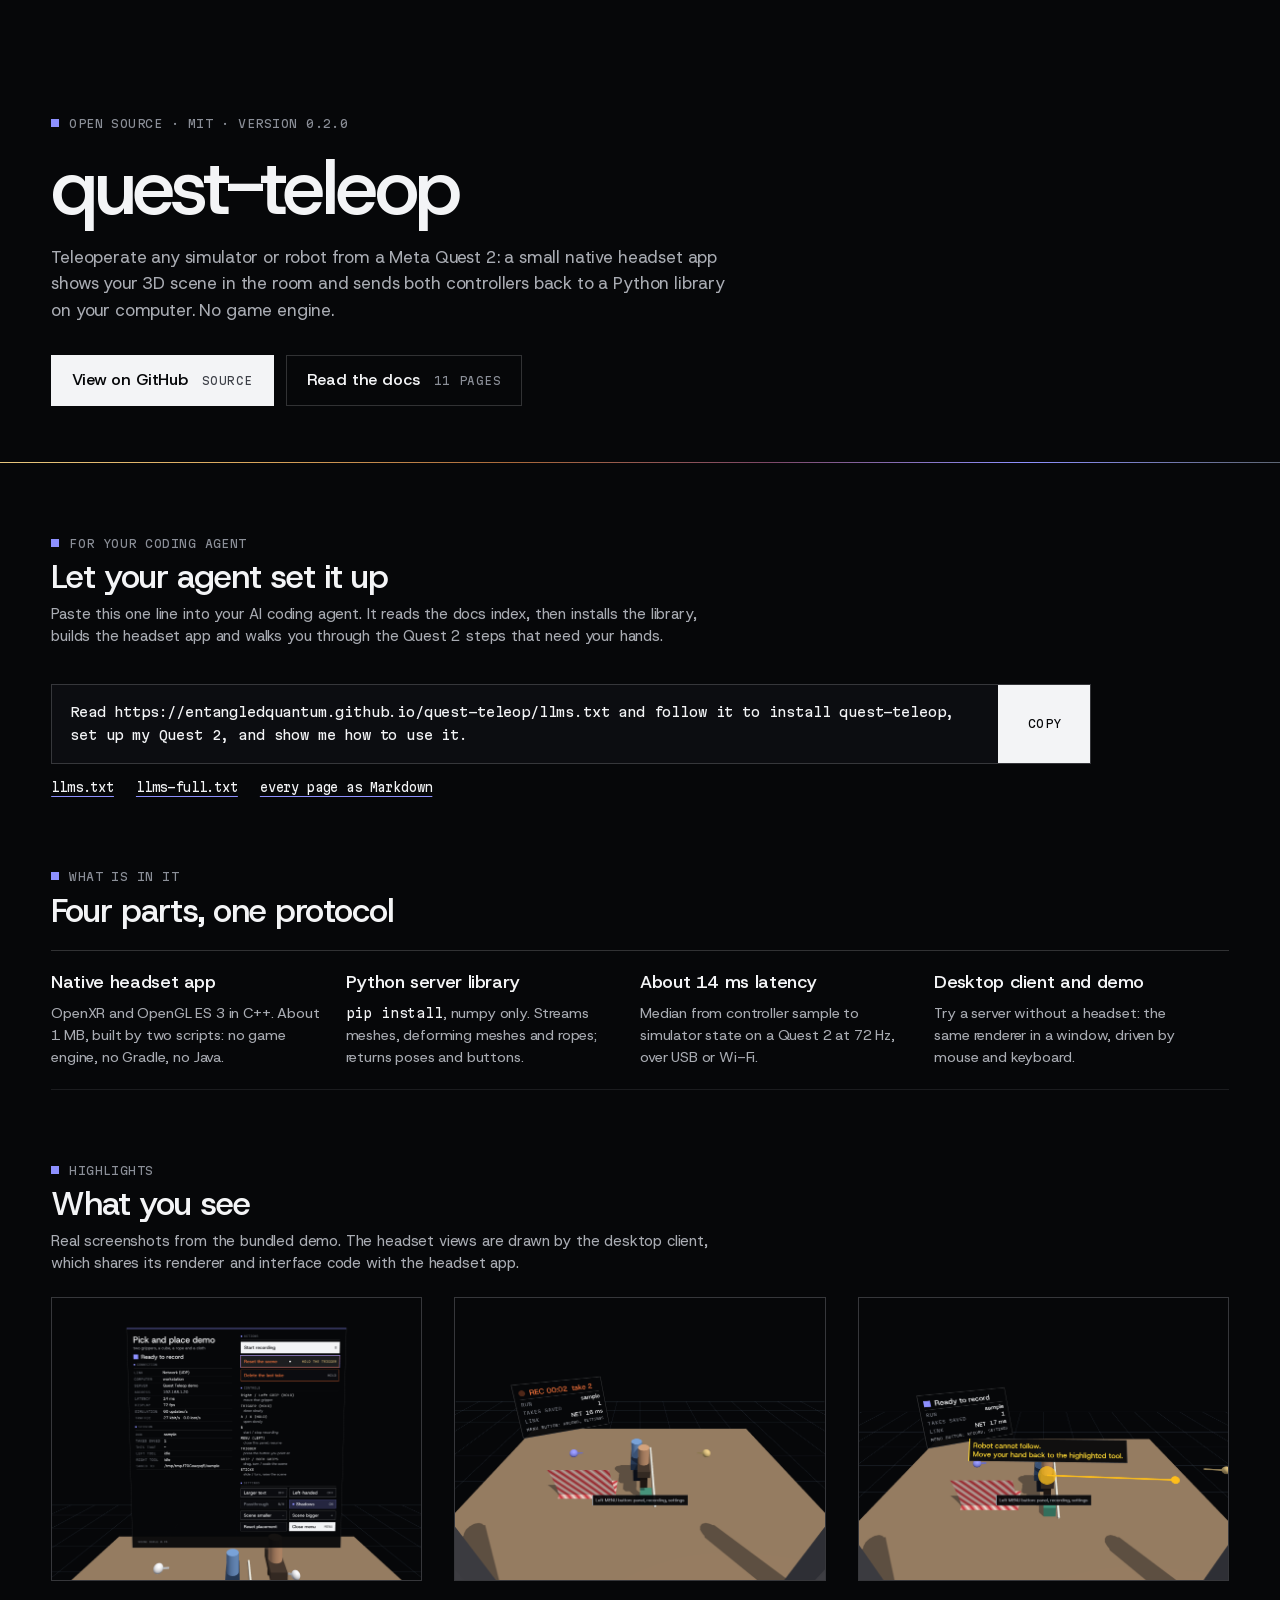
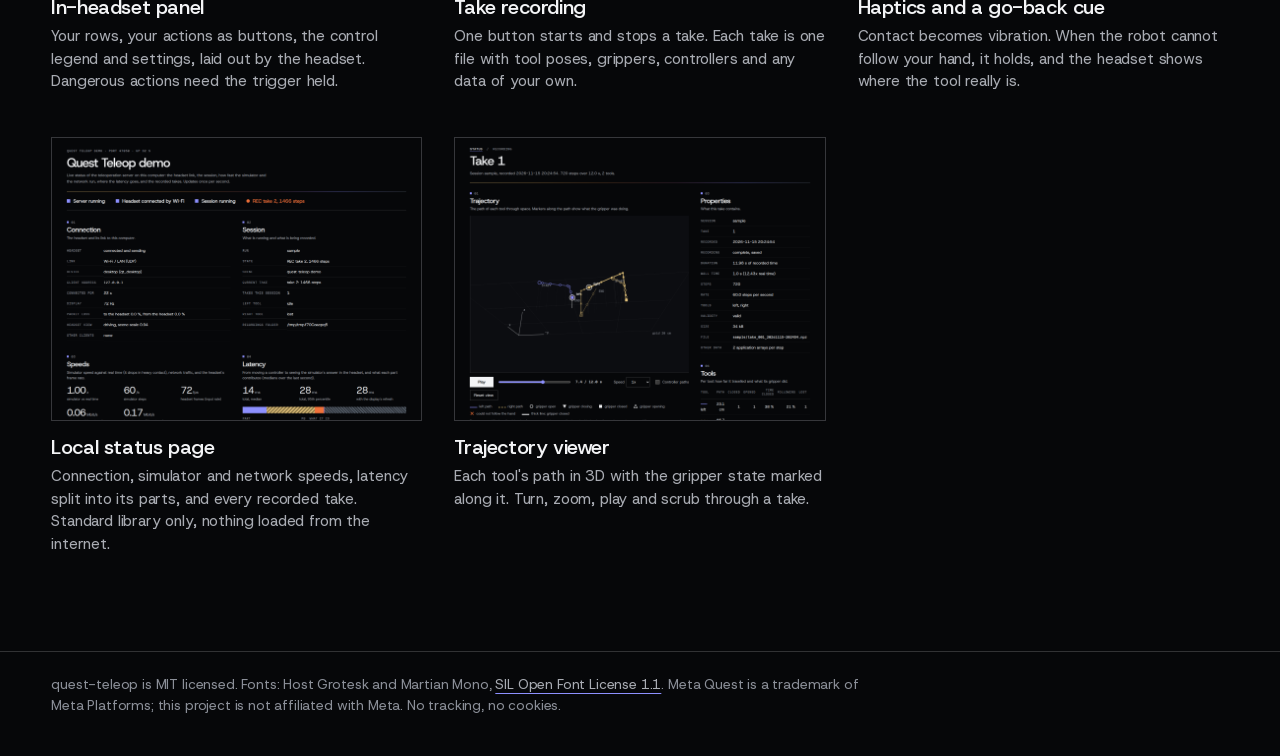
==== site/index.html @ dcc1ea6e "GitHub Pages site: landing page, docs in HTML and Markdown, llms.txt site/ is served as is by .githu" ====
<!doctype html>
<html lang="en">
<head>
<meta charset="utf-8">
<meta name="viewport" content="width=device-width, initial-scale=1">
<title>quest-teleop: VR teleoperation for Meta Quest 2</title>
<meta name="description" content="Teleoperate any simulator or robot from a Meta Quest 2: a native OpenXR headset app and a pip-installable Python library that streams your 3D scene, receives the controllers, records takes and serves a local status page.">
<link rel="canonical" href="https://entangledquantum.github.io/quest-teleop/">
<link rel="help" href="llms.txt" type="text/plain" title="llms.txt: documentation index for AI agents">
<link rel="alternate" type="text/markdown" href="docs/index.md" title="Documentation index as Markdown">
<link rel="icon" href="data:image/svg+xml,%3Csvg xmlns='http://www.w3.org/2000/svg' viewBox='0 0 16 16'%3E%3Crect width='16' height='16' fill='%23060709'/%3E%3Crect x='4' y='4' width='8' height='8' fill='%238d90ff'/%3E%3C/svg%3E">
<meta property="og:title" content="quest-teleop">
<meta property="og:description" content="VR teleoperation for Meta Quest 2 without a game engine: native OpenXR app, Python server library, haptics, recording, status page.">
<meta property="og:image" content="https://entangledquantum.github.io/quest-teleop/assets/img/headset_menu.png">
<meta property="og:url" content="https://entangledquantum.github.io/quest-teleop/">
<link rel="stylesheet" href="assets/site.css">
</head>
<body>
<a class="skip" href="#main">Skip to content</a>
<main id="main">
  <div class="wrap">
    <header class="hero">
      <p class="label marker">Open source &middot; MIT &middot; version 0.2.0</p>
      <h1 class="page-title">quest-teleop</h1>
      <p class="page-desc">Teleoperate any simulator or robot from a Meta Quest 2: a small native headset app shows your 3D scene in the room and sends both controllers back to a Python library on your computer. No game engine.</p>
      <div class="cta">
        <a class="btn primary" href="https://github.com/EntangledQuantum/quest-teleop">View on GitHub <span class="hint" aria-hidden="true">Source</span></a>
        <a class="btn secondary" href="docs/index.html">Read the docs <span class="hint" aria-hidden="true">11 pages</span></a>
      </div>
    </header>
  </div>
  <div class="edge" role="presentation"></div>

  <div class="wrap">
    <section class="block agent" aria-labelledby="agent-title">
      <div class="block-head">
        <p class="label marker">For your coding agent</p>
        <h2 class="section-title" id="agent-title">Let your agent set it up</h2>
        <p class="section-desc">Paste this one line into your AI coding agent. It reads the docs index, then installs the library, builds the headset app and walks you through the Quest 2 steps that need your hands.</p>
      </div>
      <div class="oneliner">
        <code id="oneliner">Read https://entangledquantum.github.io/quest-teleop/llms.txt and follow it to install quest-teleop, set up my Quest 2, and show me how to use it.</code>
        <button class="copy" type="button" id="copy" hidden>Copy</button>
      </div>
      <p class="sr" id="copy-status" role="status" aria-live="polite"></p>
      <ul class="agent-links" aria-label="Files for agents">
        <li><a href="llms.txt">llms.txt</a></li>
        <li><a href="llms-full.txt">llms-full.txt</a></li>
        <li><a href="docs/index.md">every page as Markdown</a></li>
      </ul>
    </section>

    <section class="block" aria-labelledby="parts-title">
      <div class="block-head">
        <p class="label marker">What is in it</p>
        <h2 class="section-title" id="parts-title">Four parts, one protocol</h2>
      </div>
      <ul class="facts">
        <li><strong>Native headset app</strong><span>OpenXR and OpenGL ES 3 in C++. About 1 MB, built by two scripts: no game engine, no Gradle, no Java.</span></li>
        <li><strong>Python server library</strong><span><code>pip install</code>, numpy only. Streams meshes, deforming meshes and ropes; returns poses and buttons.</span></li>
        <li><strong>About 14 ms latency</strong><span>Median from controller sample to simulator state on a Quest 2 at 72 Hz, over USB or Wi-Fi.</span></li>
        <li><strong>Desktop client and demo</strong><span>Try a server without a headset: the same renderer in a window, driven by mouse and keyboard.</span></li>
      </ul>
    </section>

    <section class="block" aria-labelledby="features-title">
      <div class="block-head">
        <p class="label marker">Highlights</p>
        <h2 class="section-title" id="features-title">What you see</h2>
        <p class="section-desc">Real screenshots from the bundled demo. The headset views are drawn by the desktop client, which shares its renderer and interface code with the headset app.</p>
      </div>
      <ul class="shots">
        <li>
          <figure>
            <div class="frame"><img src="assets/img/headset_menu.png" width="1500" height="1150" alt="The headset menu in the demo. Left column: the title Pick and place demo, the status Ready to record, and rows for the connection and the session. Right column: the buttons Start recording, Reset the scene and Delete the last take, the control legend, and settings such as Larger text, Left-handed, Shadows and Scene size. The demo table with two grippers is below."></div>
            <figcaption>
              <h3>In-headset panel</h3>
              <p>Your rows, your actions as buttons, the control legend and settings, laid out by the headset. Dangerous actions need the trigger held.</p>
            </figcaption>
          </figure>
        </li>
        <li>
          <figure>
            <div class="frame"><img src="assets/img/headset_wrist_card.png" width="1500" height="1150" loading="lazy" alt="The wrist card floating above the controller, showing REC 00:02 take 2 in orange, the run name, takes saved, and a network latency of 16 ms, over the demo table with a striped cloth, a rope and a cube."></div>
            <figcaption>
              <h3>Take recording</h3>
              <p>One button starts and stops a take. Each take is one file with tool poses, grippers, controllers and any data of your own.</p>
            </figcaption>
          </figure>
        </li>
        <li>
          <figure>
            <div class="frame"><img src="assets/img/headset_go_back_cue.png" width="1500" height="1150" loading="lazy" alt="The go-back cue: a yellow see-through sphere where the gripper really is, a yellow line to a marker where the hand asks it to be, and the text Robot cannot follow. Move your hand back to the highlighted tool."></div>
            <figcaption>
              <h3>Haptics and a go-back cue</h3>
              <p>Contact becomes vibration. When the robot cannot follow your hand, it holds, and the headset shows where the tool really is.</p>
            </figcaption>
          </figure>
        </li>
        <li>
          <figure>
            <div class="frame"><img src="assets/img/status_page.png" width="1500" height="2150" loading="lazy" alt="The top of the local status page: the title Quest Teleop demo, a state strip reading Server running, Headset connected by Wi-Fi, Session running and REC take 2, then the Connection and Session tables."></div>
            <figcaption>
              <h3>Local status page</h3>
              <p>Connection, simulator and network speeds, latency split into its parts, and every recorded take. Standard library only, nothing loaded from the internet.</p>
            </figcaption>
          </figure>
        </li>
        <li>
          <figure>
            <div class="frame"><img src="assets/img/trajectory_page.png" width="1500" height="1640" loading="lazy" alt="The trajectory view of take 1: a 3D plot of the left and right tool paths with start and end labels and gripper-state markers along them, next to a table of the take's properties."></div>
            <figcaption>
              <h3>Trajectory viewer</h3>
              <p>Each tool's path in 3D with the gripper state marked along it. Turn, zoom, play and scrub through a take.</p>
            </figcaption>
          </figure>
        </li>
      </ul>
    </section>
  </div>
</main>
<footer class="site-foot">
  <p>quest-teleop is MIT licensed. Fonts: Host Grotesk and Martian Mono, <a href="assets/fonts/OFL.txt">SIL Open Font License 1.1</a>. Meta Quest is a trademark of Meta Platforms; this project is not affiliated with Meta. No tracking, no cookies.</p>
</footer>
<script>
(function () {
  var btn = document.getElementById("copy"), code = document.getElementById("oneliner"), status = document.getElementById("copy-status");
  if (!btn || !code) return;
  btn.hidden = false;
  btn.setAttribute("aria-label", "Copy the one-line prompt");
  function done(ok) {
    btn.textContent = ok ? "Copied" : "Select";
    status.textContent = ok ? "Prompt copied to the clipboard." : "Copy failed: the prompt is selected, press Control or Command and C.";
    setTimeout(function () { btn.textContent = "Copy"; }, 2000);
  }
  function selectText() {
    var r = document.createRange(); r.selectNodeContents(code);
    var s = window.getSelection(); s.removeAllRanges(); s.addRange(r);
  }
  btn.addEventListener("click", function () {
    var text = code.textContent.trim();
    if (navigator.clipboard && window.isSecureContext) {
      navigator.clipboard.writeText(text).then(function () { done(true); }, function () { selectText(); done(false); });
    } else {
      selectText();
      var ok = false;
      try { ok = document.execCommand("copy"); } catch (e) { ok = false; }
      done(ok);
    }
  });
})();
</script>
</body>
</html>
---- site/assets/site.css ----
/* quest-teleop site. The visual language of the status page (server/quest_teleop/status_page/index.html): dark,
   square corners, hairlines, no boxes; Host Grotesk for text, Martian Mono for labels and code; violet accent. */
@font-face { font-family: "Host Grotesk"; font-weight: 400; src: url("fonts/HostGrotesk-Regular.ttf") format("truetype"); font-display: swap; }
@font-face { font-family: "Host Grotesk"; font-weight: 500; src: url("fonts/HostGrotesk-Medium.ttf") format("truetype"); font-display: swap; }
@font-face { font-family: "Martian Mono"; font-weight: 400; src: url("fonts/MartianMono-Regular.ttf") format("truetype"); font-display: swap; }

:root {
  color-scheme: dark;
  --void: #060709; --surface: #0c0d11; --surface-2: #121318; --ink: #f3f4f6; --ink-muted: #a9acb3; --ink-dim: #8b8f98;
  --rule: rgba(243,244,246,.18); --rule-soft: rgba(243,244,246,.09);
  --accent: #8d90ff; --straw: #e8c77e; --thermal: #f0713a;
  --font-sans: "Host Grotesk", ui-sans-serif, system-ui, sans-serif;
  --font-mono: "Martian Mono", ui-monospace, "SF Mono", Menlo, Consolas, monospace;
  --gutter: clamp(16px, 4vw, 72px);
}
* { box-sizing: border-box; border-radius: 0; }
html { -webkit-text-size-adjust: 100%; }
html, body { background: var(--void); color: var(--ink); margin: 0; }
body { font-family: var(--font-sans); font-size: 16px; line-height: 1.55; letter-spacing: -.01em; -webkit-font-smoothing: antialiased; overflow-wrap: break-word; }
a { color: var(--ink); text-decoration: underline; text-decoration-color: var(--accent); text-underline-offset: 4px; text-decoration-thickness: 1px; }
a:hover { color: var(--accent); }
:focus-visible { outline: 2px solid var(--accent); outline-offset: 3px; }
img { max-width: 100%; height: auto; display: block; }
code, pre, kbd { font-family: var(--font-mono); }
.skip { position: absolute; left: -9999px; top: 8px; background: var(--ink); color: var(--void); padding: 8px 14px; z-index: 10; text-decoration: none; }
.skip:focus { left: var(--gutter); }
.sr { position: absolute; width: 1px; height: 1px; overflow: hidden; clip: rect(0 0 0 0); white-space: nowrap; }
.label { font-family: var(--font-mono); font-size: 11.5px; line-height: 1.4; letter-spacing: .04em; text-transform: uppercase; color: var(--ink-dim); margin: 0; }
.edge { height: 1px; background: linear-gradient(90deg, #e8c77e 0%, #d9a55b 20%, #a9683a 40%, #7d4766 60%, #8d90ff 80%, #5d6673 100%); }
.wrap { max-width: 1440px; margin: 0 auto; padding: 0 var(--gutter); }
.page-title { font-size: clamp(40px, 6vw, 84px); line-height: 1; letter-spacing: -.045em; font-weight: 500; margin: 0; }
.page-desc { font-size: 17px; line-height: 1.55; color: var(--ink-muted); margin: 0; max-width: 62ch; }
.marker { display: flex; align-items: center; gap: 10px; }
.marker::before { content: ""; width: 8px; height: 8px; background: var(--accent); flex: none; }
.section-title { font-size: clamp(26px, 2.6vw, 34px); line-height: 1.08; letter-spacing: -.03em; font-weight: 500; margin: 0; }
.section-desc { font-size: 15px; line-height: 1.5; color: var(--ink-muted); margin: 0; max-width: 68ch; }

/* ---------------------------------------------------------------------------------------------- landing */
.hero { padding: clamp(48px, 9vw, 120px) 0 clamp(36px, 5vw, 56px); display: grid; gap: 18px; }
.cta { display: flex; flex-wrap: wrap; gap: 12px; margin-top: 14px; }
.btn { display: inline-flex; align-items: center; gap: 14px; min-height: 48px; padding: 12px 20px; font-size: 16px; font-weight: 500; letter-spacing: -.01em; text-decoration: none; border: 1px solid var(--ink); }
.btn .hint { font-family: var(--font-mono); font-size: 11px; letter-spacing: .04em; text-transform: uppercase; font-weight: 400; }
.btn.primary { background: var(--ink); color: var(--void); }
.btn.primary .hint { color: #3c3f47; }
.btn.primary:hover { background: var(--accent); border-color: var(--accent); color: var(--void); }
.btn.secondary { background: transparent; color: var(--ink); border-color: var(--rule); }
.btn.secondary .hint { color: var(--ink-dim); }
.btn.secondary:hover { border-color: var(--accent); color: var(--ink); }

.block { padding: clamp(40px, 6vw, 72px) 0 0; }
.block-head { display: grid; gap: 8px; margin-bottom: 22px; }

.agent { display: grid; gap: 14px; }
.oneliner { display: flex; align-items: stretch; border: 1px solid var(--rule); background: var(--surface); max-width: 1040px; }
.oneliner code { flex: 1; min-width: 0; padding: 16px 18px; font-size: 13.5px; line-height: 1.7; color: var(--ink); user-select: all; -webkit-user-select: all; overflow-wrap: anywhere; }
.copy { flex: none; font: inherit; font-family: var(--font-mono); font-size: 11.5px; letter-spacing: .04em; text-transform: uppercase; color: var(--void); background: var(--ink); border: 0; border-left: 1px solid var(--rule); padding: 0 18px; min-width: 92px; cursor: pointer; }
.copy:hover { background: var(--accent); }
.copy[hidden] { display: none; }
.agent-links { display: flex; flex-wrap: wrap; gap: 6px 22px; font-family: var(--font-mono); font-size: 12px; color: var(--ink-muted); margin: 0; padding: 0; list-style: none; }

.facts { list-style: none; margin: 0; padding: 0; display: grid; grid-template-columns: repeat(auto-fit, minmax(min(100%, 230px), 1fr)); border-top: 1px solid var(--rule); }
.facts li { padding: 18px 24px 20px 0; border-bottom: 1px solid var(--rule-soft); display: grid; gap: 6px; align-content: start; }
.facts strong { font-weight: 500; font-size: 18px; letter-spacing: -.02em; }
.facts span { color: var(--ink-muted); font-size: 14.5px; line-height: 1.5; }
.facts code { font-size: .86em; color: var(--ink); }

.shots { list-style: none; margin: 0; padding: 0; display: grid; grid-template-columns: repeat(auto-fit, minmax(min(100%, 360px), 1fr)); gap: 44px 32px; }
.shots figure { margin: 0; display: grid; gap: 14px; align-content: start; }
.shots .frame { border: 1px solid var(--rule); background: var(--surface); aspect-ratio: 1500 / 1150; overflow: hidden; }
.shots .frame img { width: 100%; height: 100%; object-fit: cover; object-position: top center; }
.shots figcaption { display: grid; gap: 6px; }
.shots h3 { font-size: 20px; line-height: 1.2; letter-spacing: -.02em; font-weight: 500; margin: 0; }
.shots p { margin: 0; color: var(--ink-muted); font-size: 15px; line-height: 1.5; max-width: 58ch; }
.shots .label { margin-bottom: 2px; }

.site-foot { max-width: 1440px; margin: clamp(56px, 8vw, 96px) auto 0; padding: 22px var(--gutter) 40px; border-top: 1px solid var(--rule); color: var(--ink-dim); font-size: 13.5px; }
.site-foot p { margin: 0; max-width: 90ch; }
.site-foot a { color: var(--ink-muted); }

/* ---------------------------------------------------------------------------------------------- docs */
.topbar { max-width: 1440px; margin: 0 auto; padding: 18px var(--gutter); display: flex; flex-wrap: wrap; align-items: center; justify-content: space-between; gap: 10px 24px; }
.brand { font-weight: 500; font-size: 19px; letter-spacing: -.03em; text-decoration: none; display: inline-flex; align-items: center; gap: 10px; }
.brand::before { content: ""; width: 10px; height: 10px; background: var(--accent); }
.topbar ul { list-style: none; display: flex; flex-wrap: wrap; gap: 4px 22px; margin: 0; padding: 0; font-family: var(--font-mono); font-size: 12px; letter-spacing: .02em; }
.topbar a { text-decoration: none; color: var(--ink-muted); padding: 6px 0; display: inline-block; }
.topbar a:hover, .topbar a[aria-current="page"] { color: var(--ink); text-decoration: underline; text-decoration-color: var(--accent); }

.docs-layout { max-width: 1440px; margin: 0 auto; padding: 0 var(--gutter); display: grid; grid-template-columns: 240px minmax(0, 1fr); gap: 56px; }
.sidenav { padding-top: 40px; position: sticky; top: 0; align-self: start; max-height: 100vh; overflow-y: auto; }
.sidenav ol { list-style: none; margin: 12px 0 0; padding: 0; counter-reset: page; }
.sidenav li { counter-increment: page; border-bottom: 1px solid var(--rule-soft); }
.sidenav a { display: flex; gap: 10px; padding: 8px 0; text-decoration: none; color: var(--ink-muted); font-size: 15px; line-height: 1.35; }
.sidenav a::before { content: counter(page, decimal-leading-zero); font-family: var(--font-mono); font-size: 10.5px; color: var(--ink-dim); padding-top: 3px; flex: none; width: 20px; }
.sidenav a:hover { color: var(--ink); }
.sidenav a[aria-current="page"] { color: var(--ink); }
.sidenav a[aria-current="page"]::before { color: var(--accent); }
main { min-width: 0; }

.prose { padding-top: 36px; max-width: 880px; }
.prose h1 { font-size: clamp(36px, 4.4vw, 58px); line-height: 1.02; letter-spacing: -.04em; font-weight: 500; margin: 0 0 18px; }
.prose h2 { font-size: clamp(24px, 2.4vw, 30px); line-height: 1.12; letter-spacing: -.03em; font-weight: 500; margin: 52px 0 14px; padding-top: 22px; border-top: 1px solid var(--rule); display: flex; align-items: baseline; gap: 12px; }
.prose h2::before { content: ""; width: 8px; height: 8px; background: var(--accent); flex: none; transform: translateY(-4px); }
.prose h3 { font-size: 19px; line-height: 1.25; letter-spacing: -.02em; font-weight: 500; margin: 34px 0 10px; }
.prose h4 { font-family: var(--font-mono); font-size: 12px; letter-spacing: .04em; text-transform: uppercase; font-weight: 400; color: var(--ink-dim); margin: 26px 0 8px; }
.prose h1 + p { font-size: 17px; color: var(--ink-muted); }
.anchor { margin-left: 4px; font-family: var(--font-mono); font-size: .55em; color: var(--ink-dim); text-decoration: none; opacity: 0; }
h2:hover .anchor, h3:hover .anchor, .anchor:focus-visible { opacity: 1; }
.prose p, .prose li { max-width: 76ch; }
.prose p { margin: 0 0 14px; }
.prose ul, .prose ol { margin: 0 0 16px; padding-left: 22px; }
.prose li { margin: 5px 0; }
.prose li::marker { color: var(--ink-dim); font-family: var(--font-mono); font-size: .8em; }
.prose strong { font-weight: 500; color: var(--ink); }
.prose :not(pre) > code { font-size: .82em; background: var(--surface-2); border: 1px solid var(--rule-soft); padding: 0 4px; overflow-wrap: anywhere; }
.code { margin: 0 0 18px; border: 1px solid var(--rule); border-left: 2px solid var(--accent); background: var(--surface); }
.code pre { margin: 0; padding: 14px 16px; overflow-x: auto; font-size: 12.5px; line-height: 1.7; letter-spacing: 0; color: #e6e7ea; tab-size: 4; }
.table { overflow-x: auto; margin: 4px 0 20px; }
.prose table { border-collapse: collapse; width: 100%; font-size: 14.5px; }
.prose th { text-align: left; font-family: var(--font-mono); font-size: 10.5px; letter-spacing: .04em; text-transform: uppercase; font-weight: 400; color: var(--ink-dim); padding: 0 16px 10px 0; border-bottom: 1px solid var(--rule); vertical-align: bottom; }
.prose tbody th { font-family: var(--font-sans); font-size: 14.5px; text-transform: none; letter-spacing: -.01em; color: var(--ink); padding: 10px 16px 10px 0; border-bottom: 1px solid var(--rule-soft); vertical-align: top; }
.prose td { padding: 10px 16px 10px 0; border-bottom: 1px solid var(--rule-soft); vertical-align: top; }
.prose td code, .prose th code { font-size: .86em; }
.prose figure { margin: 8px 0 24px; border: 1px solid var(--rule); background: var(--surface); max-width: 760px; }
.onpage { margin: 0 0 30px; padding: 14px 0 4px; border-top: 1px solid var(--rule-soft); border-bottom: 1px solid var(--rule-soft); }
.onpage ol { list-style: none; margin: 8px 0 8px; padding: 0; display: flex; flex-wrap: wrap; gap: 4px 22px; }
.onpage li { margin: 0; }
.onpage a { font-size: 14px; color: var(--ink-muted); text-decoration-color: var(--rule); }
.onpage a:hover { color: var(--ink); text-decoration-color: var(--accent); }

.page-foot { max-width: 880px; margin-top: 56px; border-top: 1px solid var(--rule); padding-top: 18px; display: grid; gap: 22px; }
.md-link { margin: 0; font-size: 13.5px; color: var(--ink-dim); overflow-wrap: anywhere; }
.md-link code { font-size: 12px; }
.prev-next { display: grid; grid-template-columns: repeat(auto-fit, minmax(min(100%, 220px), 1fr)); gap: 12px; }
.pn { display: grid; gap: 4px; padding: 14px 16px; border: 1px solid var(--rule); text-decoration: none; font-size: 17px; font-weight: 500; letter-spacing: -.02em; }
.pn:hover { border-color: var(--accent); color: var(--ink); }
.pn.next { text-align: right; }
.pn.next:only-child { grid-column: 1 / -1; }

.notfound { padding-top: 96px; display: grid; gap: 16px; }

@media (max-width: 860px) {
  .docs-layout { grid-template-columns: minmax(0, 1fr); gap: 0; }
  .sidenav { position: static; max-height: none; padding-top: 20px; }
  .sidenav ol { display: grid; grid-template-columns: repeat(auto-fill, minmax(min(100%, 160px), 1fr)); column-gap: 18px; }
  .sidenav a { font-size: 14px; padding: 7px 0; }
  .prose { padding-top: 28px; }
}
@media (max-width: 520px) {
  .oneliner { flex-direction: column; }
  .copy { border-left: 0; border-top: 1px solid var(--rule); min-height: 44px; }
  .btn { flex: 1 1 100%; justify-content: space-between; }
}
@media (prefers-reduced-motion: reduce) {
  *, *::before, *::after { transition: none !important; animation: none !important; scroll-behavior: auto !important; }
}
@media (forced-colors: active) {
  .btn, .copy, .pn { border: 1px solid ButtonText; }
  .marker::before, .brand::before, .prose h2::before { forced-color-adjust: none; background: Highlight; }
}
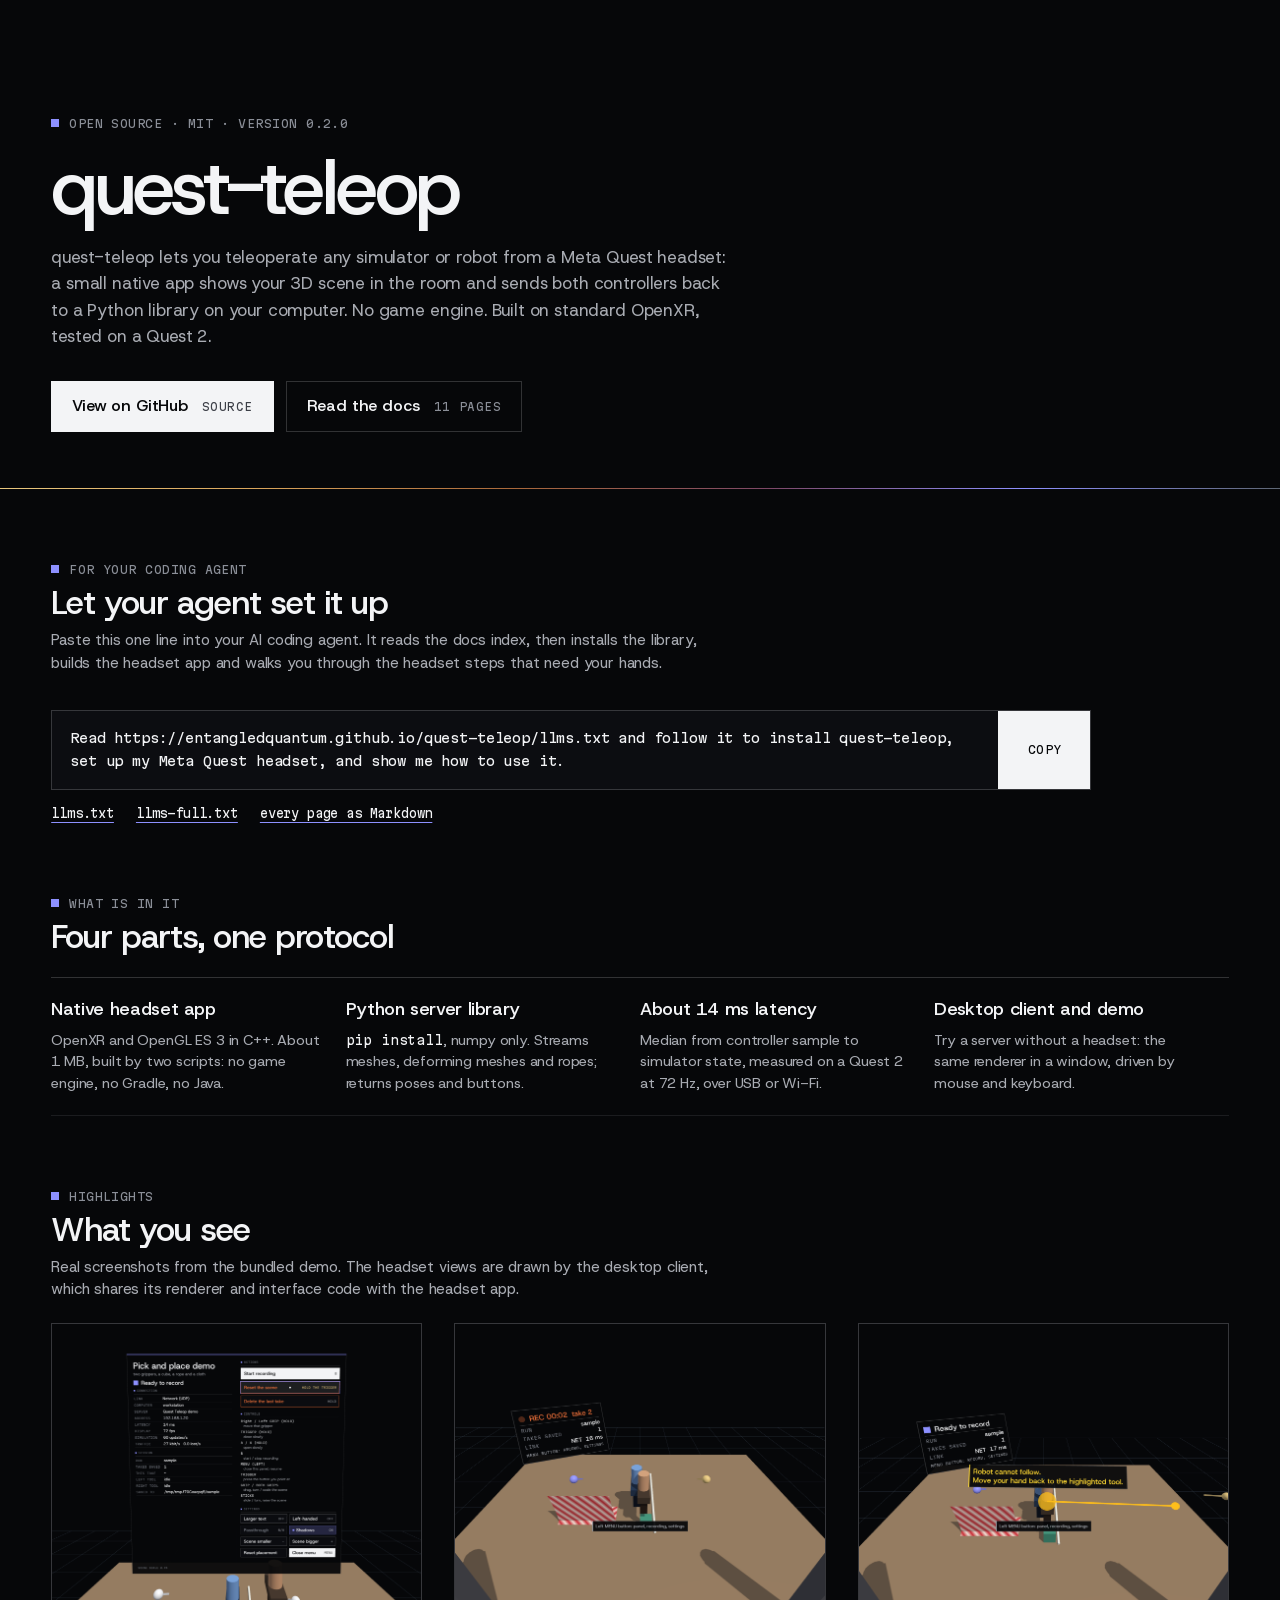
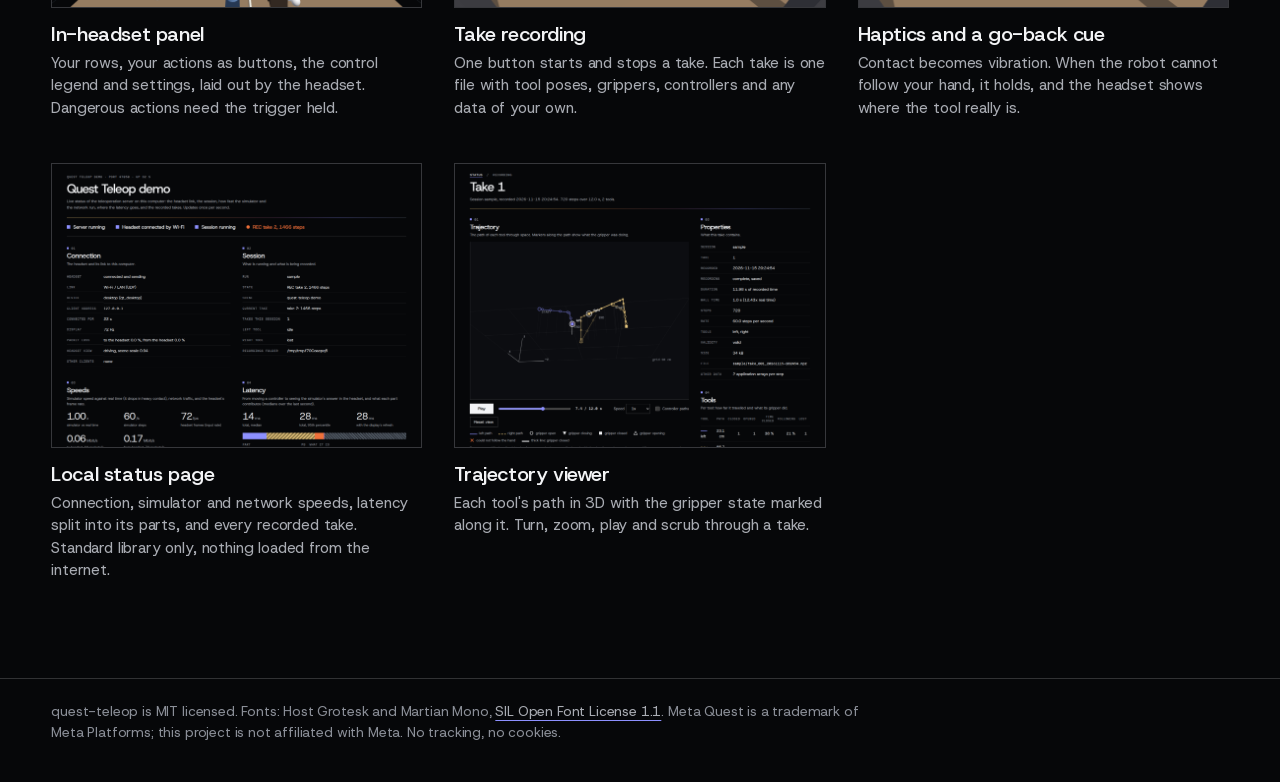
==== commit 937d7a88: "Site and README: quest-teleop for Meta Quest headsets, tested on a Quest 2 - Present the app as targ" ====
--- a/site/index.html
+++ b/site/index.html
@@ -3,14 +3,14 @@
 <head>
 <meta charset="utf-8">
 <meta name="viewport" content="width=device-width, initial-scale=1">
-<title>quest-teleop: VR teleoperation for Meta Quest 2</title>
-<meta name="description" content="Teleoperate any simulator or robot from a Meta Quest 2: a native OpenXR headset app and a pip-installable Python library that streams your 3D scene, receives the controllers, records takes and serves a local status page.">
+<title>quest-teleop: VR teleoperation for Meta Quest headsets</title>
+<meta name="description" content="Teleoperate any simulator or robot from a Meta Quest headset (standard OpenXR, tested on a Quest 2): a native headset app and a pip-installable Python library that streams your 3D scene, receives the controllers, records takes and serves a local status page.">
 <link rel="canonical" href="https://entangledquantum.github.io/quest-teleop/">
 <link rel="help" href="llms.txt" type="text/plain" title="llms.txt: documentation index for AI agents">
 <link rel="alternate" type="text/markdown" href="docs/index.md" title="Documentation index as Markdown">
 <link rel="icon" href="data:image/svg+xml,%3Csvg xmlns='http://www.w3.org/2000/svg' viewBox='0 0 16 16'%3E%3Crect width='16' height='16' fill='%23060709'/%3E%3Crect x='4' y='4' width='8' height='8' fill='%238d90ff'/%3E%3C/svg%3E">
 <meta property="og:title" content="quest-teleop">
-<meta property="og:description" content="VR teleoperation for Meta Quest 2 without a game engine: native OpenXR app, Python server library, haptics, recording, status page.">
+<meta property="og:description" content="VR teleoperation for Meta Quest headsets without a game engine: native OpenXR app, Python server library, haptics, recording, status page.">
 <meta property="og:image" content="https://entangledquantum.github.io/quest-teleop/assets/img/headset_menu.png">
 <meta property="og:url" content="https://entangledquantum.github.io/quest-teleop/">
 <link rel="stylesheet" href="assets/site.css">
@@ -22,7 +22,7 @@
     <header class="hero">
       <p class="label marker">Open source &middot; MIT &middot; version 0.2.0</p>
       <h1 class="page-title">quest-teleop</h1>
-      <p class="page-desc">Teleoperate any simulator or robot from a Meta Quest 2: a small native headset app shows your 3D scene in the room and sends both controllers back to a Python library on your computer. No game engine.</p>
+      <p class="page-desc">quest-teleop lets you teleoperate any simulator or robot from a Meta Quest headset: a small native app shows your 3D scene in the room and sends both controllers back to a Python library on your computer. No game engine. Built on standard OpenXR, tested on a Quest 2.</p>
       <div class="cta">
         <a class="btn primary" href="https://github.com/EntangledQuantum/quest-teleop">View on GitHub <span class="hint" aria-hidden="true">Source</span></a>
         <a class="btn secondary" href="docs/index.html">Read the docs <span class="hint" aria-hidden="true">11 pages</span></a>
@@ -36,10 +36,10 @@
       <div class="block-head">
         <p class="label marker">For your coding agent</p>
         <h2 class="section-title" id="agent-title">Let your agent set it up</h2>
-        <p class="section-desc">Paste this one line into your AI coding agent. It reads the docs index, then installs the library, builds the headset app and walks you through the Quest 2 steps that need your hands.</p>
+        <p class="section-desc">Paste this one line into your AI coding agent. It reads the docs index, then installs the library, builds the headset app and walks you through the headset steps that need your hands.</p>
       </div>
       <div class="oneliner">
-        <code id="oneliner">Read https://entangledquantum.github.io/quest-teleop/llms.txt and follow it to install quest-teleop, set up my Quest 2, and show me how to use it.</code>
+        <code id="oneliner">Read https://entangledquantum.github.io/quest-teleop/llms.txt and follow it to install quest-teleop, set up my Meta Quest headset, and show me how to use it.</code>
         <button class="copy" type="button" id="copy" hidden>Copy</button>
       </div>
       <p class="sr" id="copy-status" role="status" aria-live="polite"></p>
@@ -58,7 +58,7 @@
       <ul class="facts">
         <li><strong>Native headset app</strong><span>OpenXR and OpenGL ES 3 in C++. About 1 MB, built by two scripts: no game engine, no Gradle, no Java.</span></li>
         <li><strong>Python server library</strong><span><code>pip install</code>, numpy only. Streams meshes, deforming meshes and ropes; returns poses and buttons.</span></li>
-        <li><strong>About 14 ms latency</strong><span>Median from controller sample to simulator state on a Quest 2 at 72 Hz, over USB or Wi-Fi.</span></li>
+        <li><strong>About 14 ms latency</strong><span>Median from controller sample to simulator state, measured on a Quest 2 at 72 Hz, over USB or Wi-Fi.</span></li>
         <li><strong>Desktop client and demo</strong><span>Try a server without a headset: the same renderer in a window, driven by mouse and keyboard.</span></li>
       </ul>
     </section>
@@ -99,7 +99,7 @@
         </li>
         <li>
           <figure>
-            <div class="frame"><img src="assets/img/status_page.png" width="1500" height="2150" loading="lazy" alt="The top of the local status page: the title Quest Teleop demo, a state strip reading Server running, Headset connected by Wi-Fi, Session running and REC take 2, then the Connection and Session tables."></div>
+            <div class="frame"><img src="assets/img/status_page.png" width="1500" height="2150" loading="lazy" alt="The top of the local status page: the demo's title, a state strip reading Server running, Headset connected by Wi-Fi, Session running and REC take 2, then the Connection and Session tables."></div>
             <figcaption>
               <h3>Local status page</h3>
               <p>Connection, simulator and network speeds, latency split into its parts, and every recorded take. Standard library only, nothing loaded from the internet.</p>
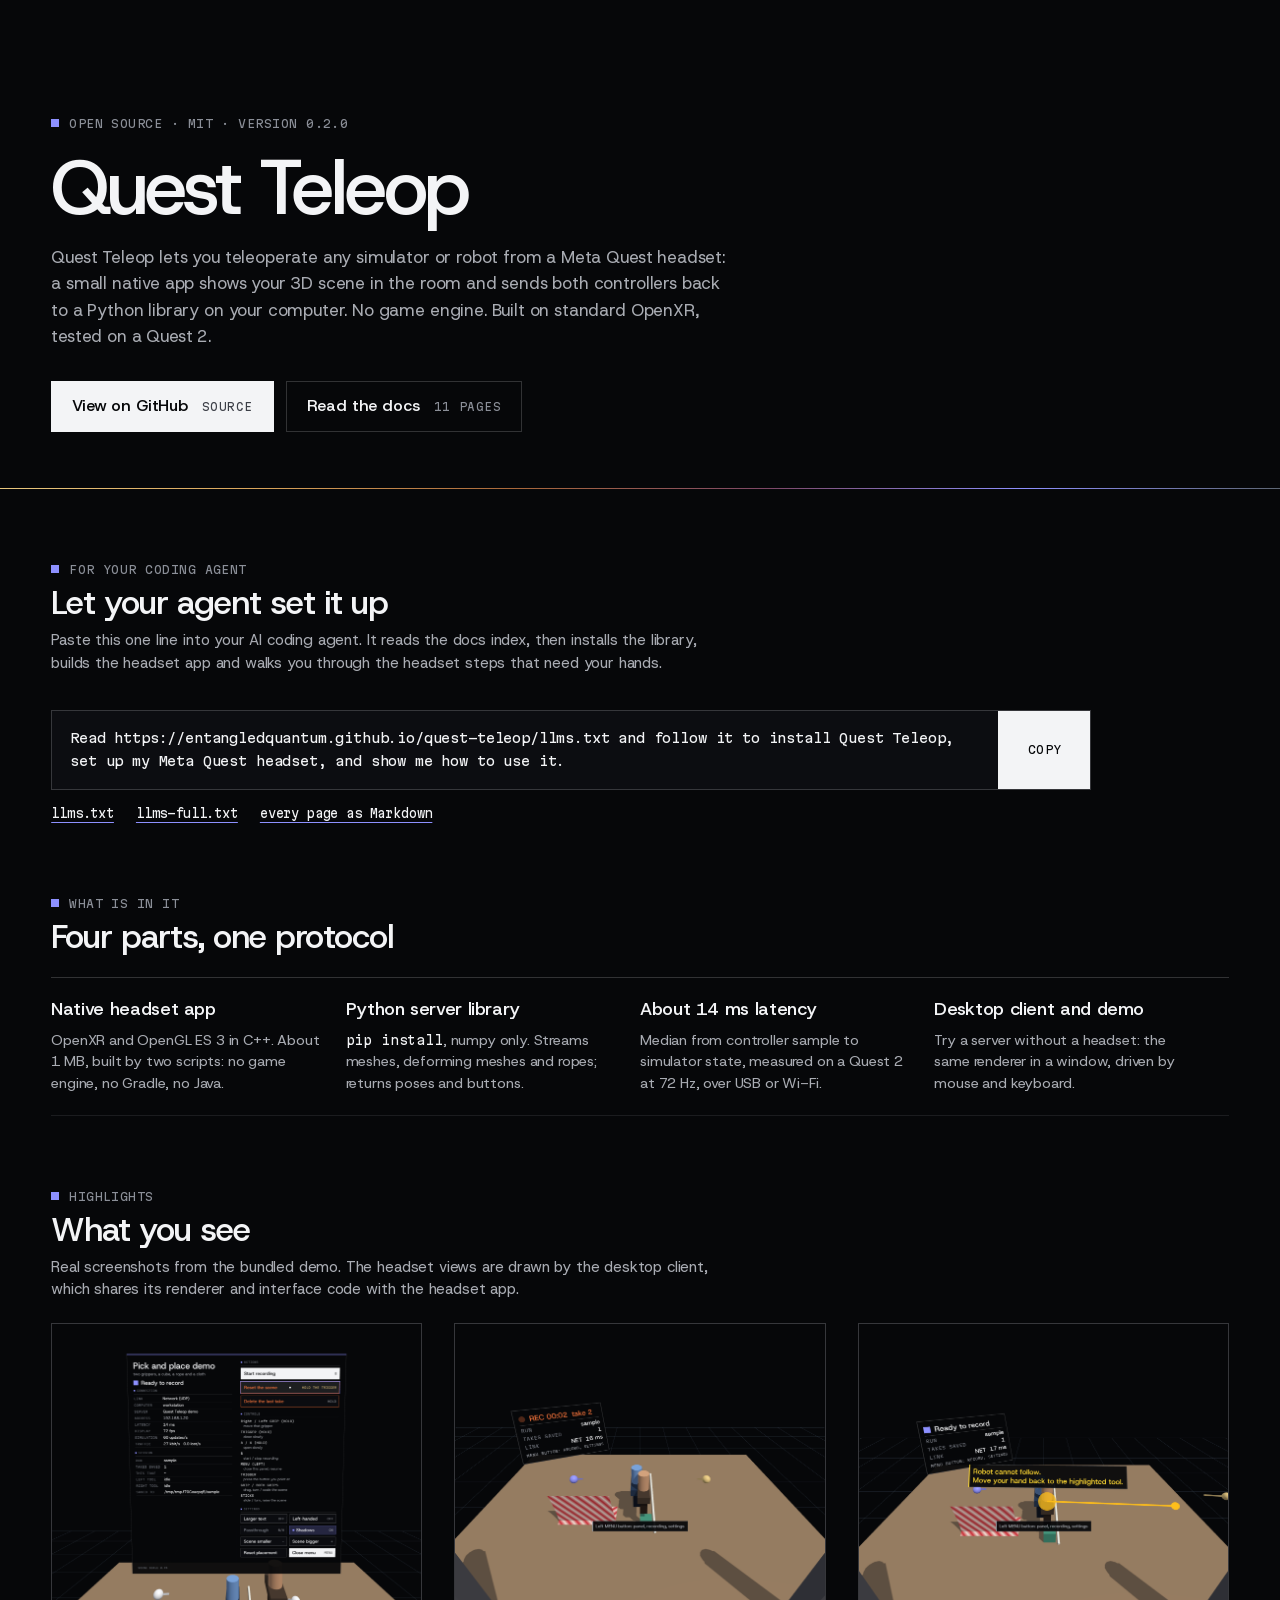
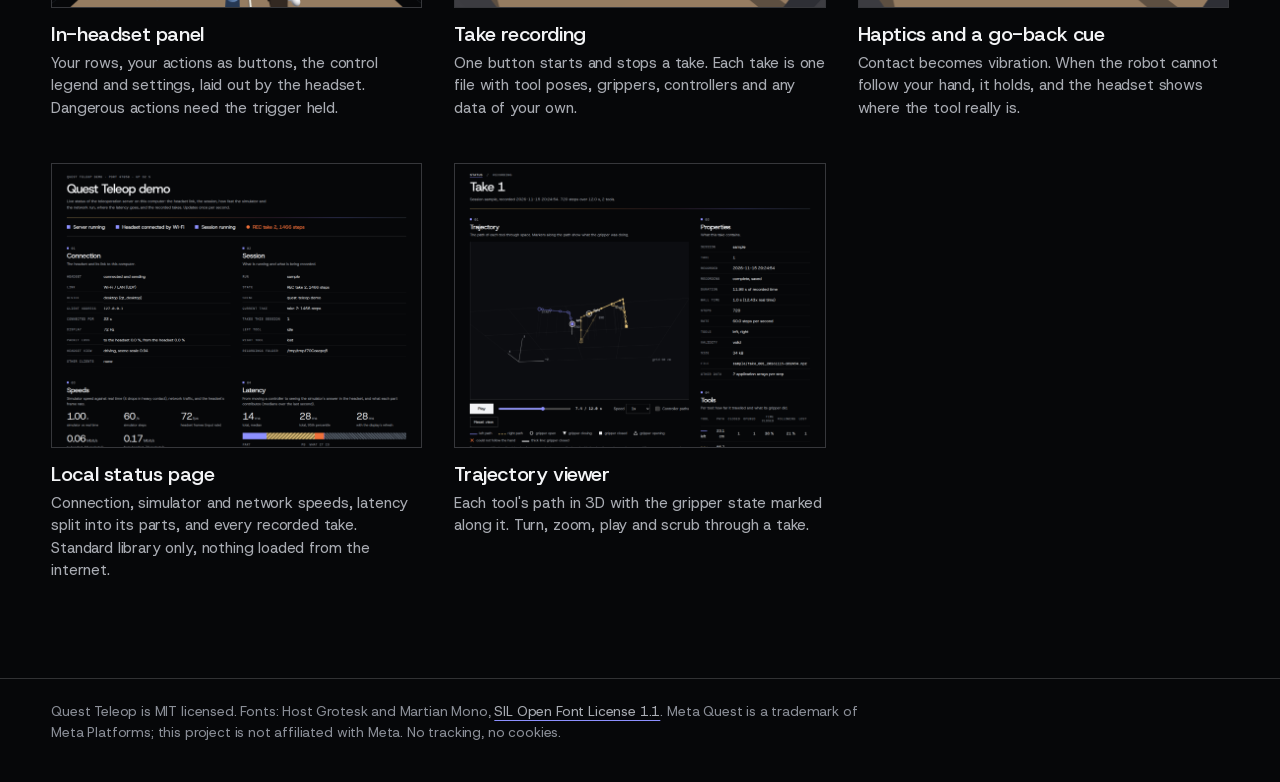
==== commit 2c77229b: "Name the product Quest Teleop in titles and prose (quest-teleop stays for the repo, package, URLs an" ====
--- a/site/index.html
+++ b/site/index.html
@@ -3,13 +3,13 @@
 <head>
 <meta charset="utf-8">
 <meta name="viewport" content="width=device-width, initial-scale=1">
-<title>quest-teleop: VR teleoperation for Meta Quest headsets</title>
+<title>Quest Teleop: VR teleoperation for Meta Quest headsets</title>
 <meta name="description" content="Teleoperate any simulator or robot from a Meta Quest headset (standard OpenXR, tested on a Quest 2): a native headset app and a pip-installable Python library that streams your 3D scene, receives the controllers, records takes and serves a local status page.">
 <link rel="canonical" href="https://entangledquantum.github.io/quest-teleop/">
 <link rel="help" href="llms.txt" type="text/plain" title="llms.txt: documentation index for AI agents">
 <link rel="alternate" type="text/markdown" href="docs/index.md" title="Documentation index as Markdown">
 <link rel="icon" href="data:image/svg+xml,%3Csvg xmlns='http://www.w3.org/2000/svg' viewBox='0 0 16 16'%3E%3Crect width='16' height='16' fill='%23060709'/%3E%3Crect x='4' y='4' width='8' height='8' fill='%238d90ff'/%3E%3C/svg%3E">
-<meta property="og:title" content="quest-teleop">
+<meta property="og:title" content="Quest Teleop">
 <meta property="og:description" content="VR teleoperation for Meta Quest headsets without a game engine: native OpenXR app, Python server library, haptics, recording, status page.">
 <meta property="og:image" content="https://entangledquantum.github.io/quest-teleop/assets/img/headset_menu.png">
 <meta property="og:url" content="https://entangledquantum.github.io/quest-teleop/">
@@ -21,8 +21,8 @@
   <div class="wrap">
     <header class="hero">
       <p class="label marker">Open source &middot; MIT &middot; version 0.2.0</p>
-      <h1 class="page-title">quest-teleop</h1>
-      <p class="page-desc">quest-teleop lets you teleoperate any simulator or robot from a Meta Quest headset: a small native app shows your 3D scene in the room and sends both controllers back to a Python library on your computer. No game engine. Built on standard OpenXR, tested on a Quest 2.</p>
+      <h1 class="page-title">Quest Teleop</h1>
+      <p class="page-desc">Quest Teleop lets you teleoperate any simulator or robot from a Meta Quest headset: a small native app shows your 3D scene in the room and sends both controllers back to a Python library on your computer. No game engine. Built on standard OpenXR, tested on a Quest 2.</p>
       <div class="cta">
         <a class="btn primary" href="https://github.com/EntangledQuantum/quest-teleop">View on GitHub <span class="hint" aria-hidden="true">Source</span></a>
         <a class="btn secondary" href="docs/index.html">Read the docs <span class="hint" aria-hidden="true">11 pages</span></a>
@@ -39,7 +39,7 @@
         <p class="section-desc">Paste this one line into your AI coding agent. It reads the docs index, then installs the library, builds the headset app and walks you through the headset steps that need your hands.</p>
       </div>
       <div class="oneliner">
-        <code id="oneliner">Read https://entangledquantum.github.io/quest-teleop/llms.txt and follow it to install quest-teleop, set up my Meta Quest headset, and show me how to use it.</code>
+        <code id="oneliner">Read https://entangledquantum.github.io/quest-teleop/llms.txt and follow it to install Quest Teleop, set up my Meta Quest headset, and show me how to use it.</code>
         <button class="copy" type="button" id="copy" hidden>Copy</button>
       </div>
       <p class="sr" id="copy-status" role="status" aria-live="polite"></p>
@@ -120,7 +120,7 @@
   </div>
 </main>
 <footer class="site-foot">
-  <p>quest-teleop is MIT licensed. Fonts: Host Grotesk and Martian Mono, <a href="assets/fonts/OFL.txt">SIL Open Font License 1.1</a>. Meta Quest is a trademark of Meta Platforms; this project is not affiliated with Meta. No tracking, no cookies.</p>
+  <p>Quest Teleop is MIT licensed. Fonts: Host Grotesk and Martian Mono, <a href="assets/fonts/OFL.txt">SIL Open Font License 1.1</a>. Meta Quest is a trademark of Meta Platforms; this project is not affiliated with Meta. No tracking, no cookies.</p>
 </footer>
 <script>
 (function () {
